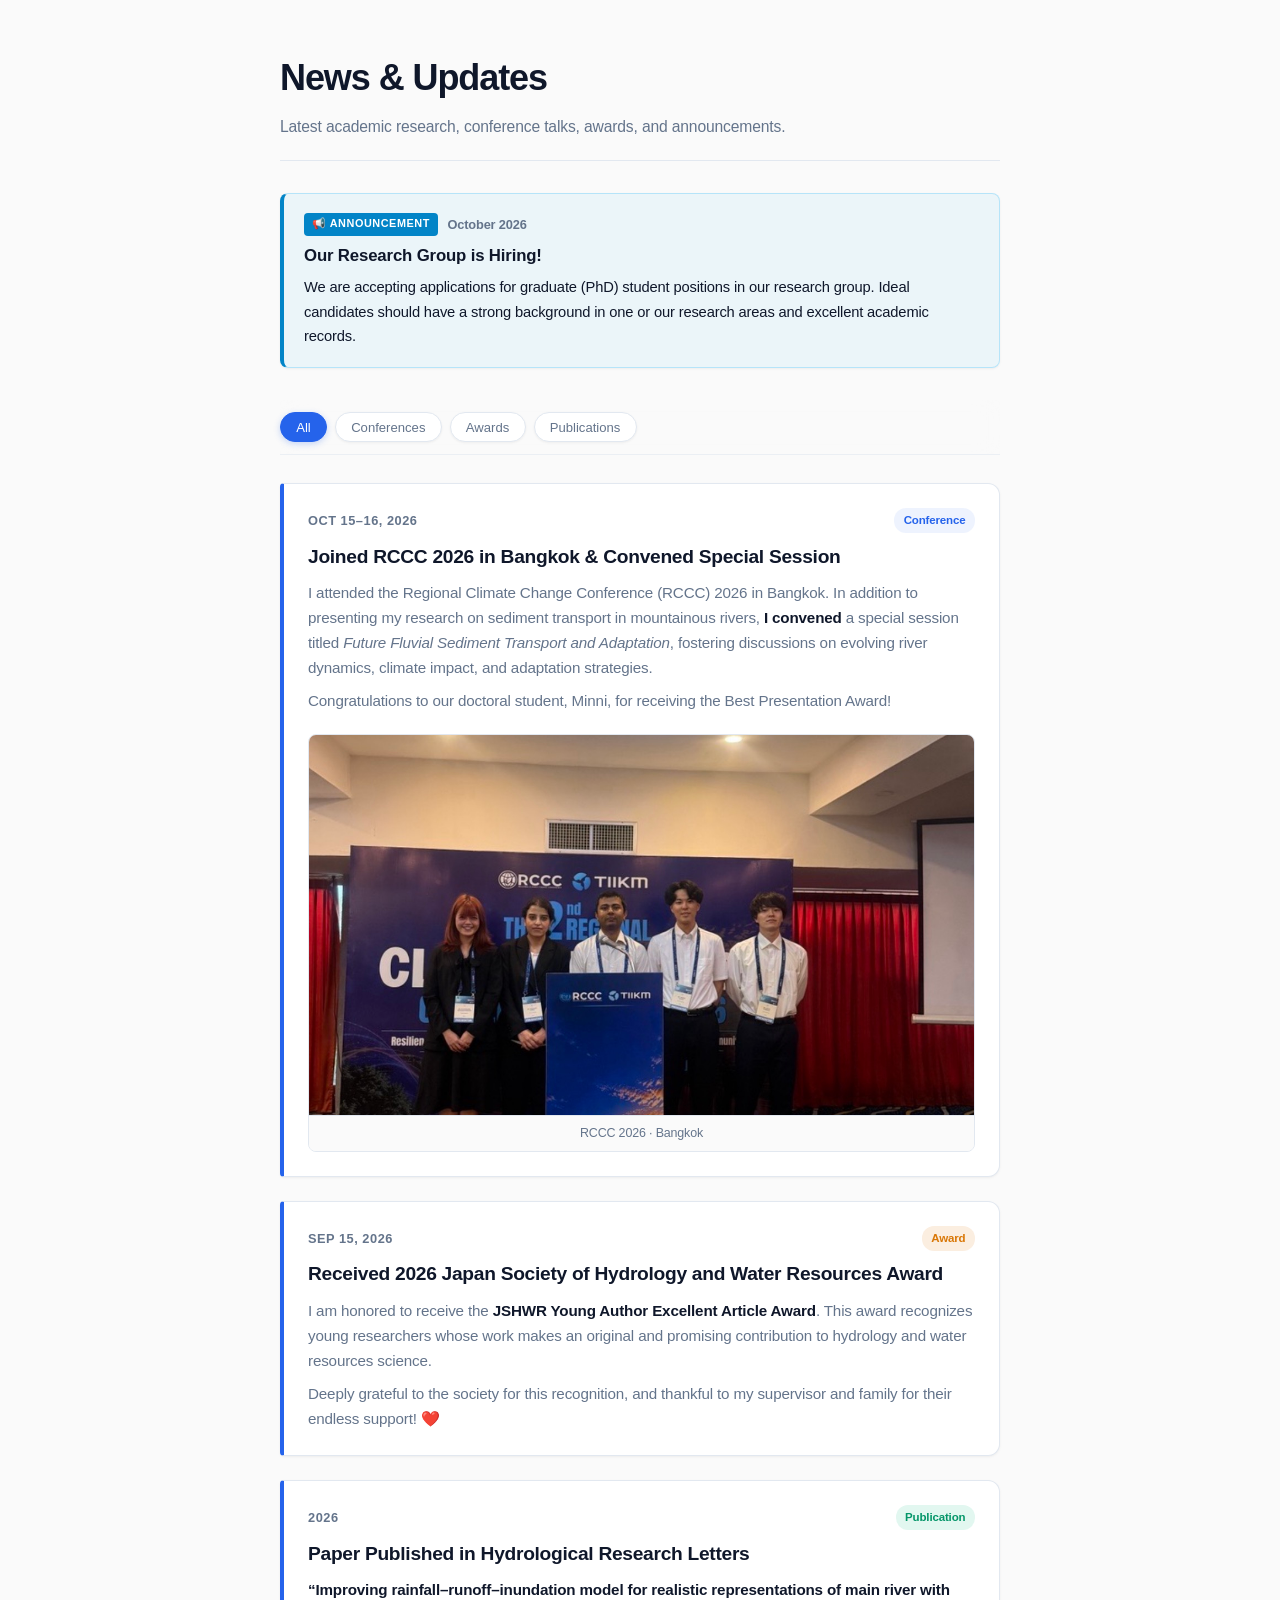
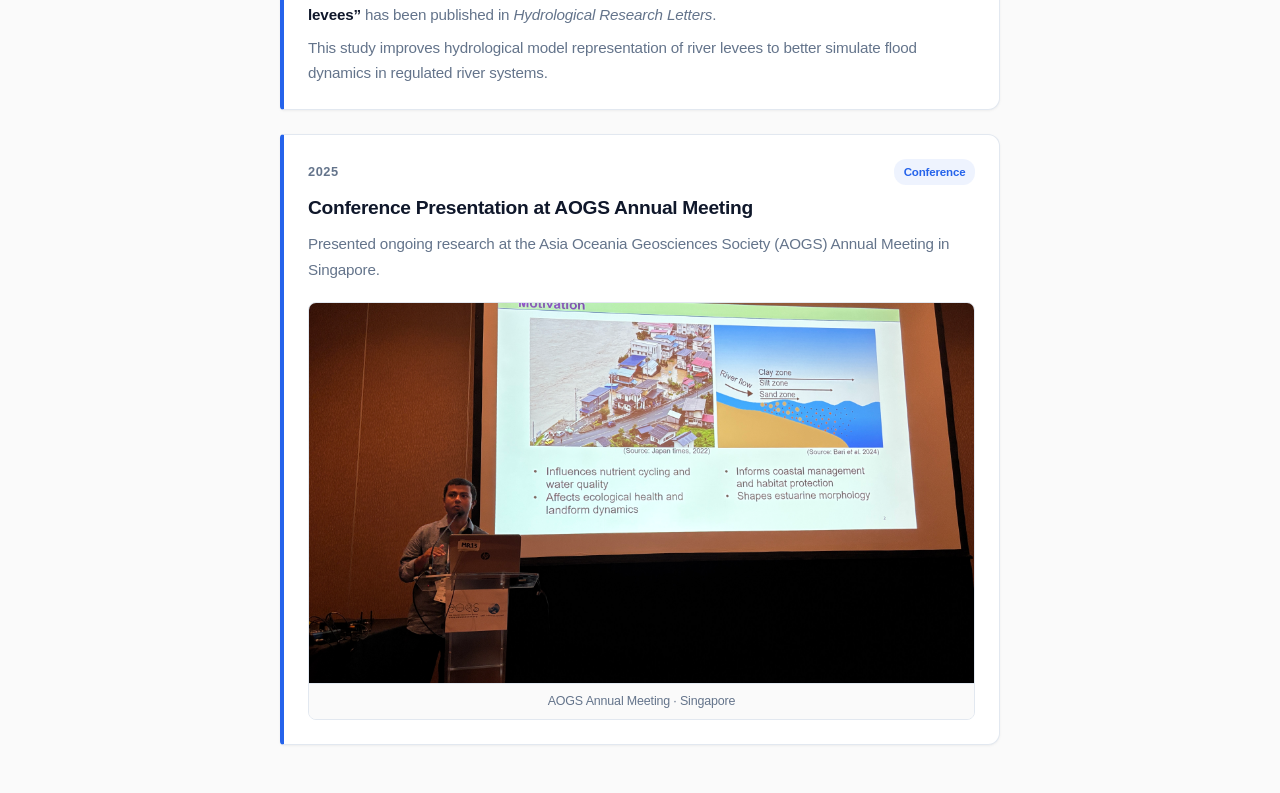
==== News/index.html @ 4ad49600 "Update and rename index.md to index.html" ====
<!DOCTYPE html>
<html lang="en">
<head>
  <meta charset="UTF-8">
  <meta name="viewport" content="width=device-width, initial-scale=1.0">
  <title>News & Announcements</title>
  <style>
    :root {
      --bg: #fafafa;
      --card-bg: #ffffff;
      --border: #e2e8f0;
      --border-hover: #cbd5e1;
      --text-main: #0f172a;
      --text-muted: #64748b;
      --accent: #2563eb;
      --accent-bg: rgba(37, 99, 235, 0.08);
      --announce-bg: rgba(14, 165, 233, 0.06);
      --announce-border: rgba(56, 189, 248, 0.3);
      --announce-accent: #0284c7;
      --shadow-sm: 0 1px 3px rgba(0,0,0,0.04), 0 1px 2px rgba(0,0,0,0.02);
      --shadow-md: 0 10px 15px -3px rgba(0,0,0,0.05), 0 4px 6px -2px rgba(0,0,0,0.02);
    }

    @media (prefers-color-scheme: dark) {
      :root {
        --bg: #0b0f19;
        --card-bg: #111827;
        --border: #1e2937;
        --border-hover: #374151;
        --text-main: #f3f4f6;
        --text-muted: #9ca3af;
        --accent: #3b82f6;
        --accent-bg: rgba(59, 130, 246, 0.12);
        --announce-bg: rgba(14, 165, 233, 0.1);
        --announce-border: rgba(56, 189, 248, 0.25);
        --announce-accent: #38bdf8;
        --shadow-sm: 0 2px 4px rgba(0,0,0,0.2);
        --shadow-md: 0 10px 15px -3px rgba(0,0,0,0.4);
      }
    }

    * { box-sizing: border-box; margin: 0; padding: 0; }

    body {
      background: var(--bg);
      color: var(--text-main);
      font-family: -apple-system, BlinkMacSystemFont, "SF Pro Text", "Inter", "Segoe UI", Roboto, sans-serif;
      line-height: 1.65;
      padding: 3rem 1.25rem;
      letter-spacing: -0.01em;
      -webkit-font-smoothing: antialiased;
    }

    .container {
      max-width: 720px;
      margin: 0 auto;
    }

    /* Header */
    header {
      margin-bottom: 2rem;
      padding-bottom: 1.25rem;
      border-bottom: 1px solid var(--border);
    }

    h1 {
      font-size: 2.25rem;
      font-weight: 800;
      letter-spacing: -0.03em;
      color: var(--text-main);
      margin-bottom: 0.4rem;
    }

    .subtitle {
      color: var(--text-muted);
      font-size: 0.98rem;
    }

    /* Announcements Section */
    .announcements-section {
      margin-bottom: 2rem;
    }

    .announcement-card {
      background: var(--announce-bg);
      border: 1px solid var(--announce-border);
      border-left: 4px solid var(--announce-accent);
      border-radius: 8px;
      padding: 1.2rem 1.25rem;
      box-shadow: var(--shadow-sm);
      margin-bottom: 1rem;
    }

    .announcement-meta {
      display: flex;
      align-items: center;
      gap: 0.6rem;
      margin-bottom: 0.4rem;
    }

    .announcement-badge {
      background: var(--announce-accent);
      color: #ffffff;
      font-size: 0.68rem;
      font-weight: 700;
      padding: 0.15rem 0.5rem;
      border-radius: 4px;
      text-transform: uppercase;
      letter-spacing: 0.05em;
    }

    .announcement-date {
      font-size: 0.8rem;
      color: var(--text-muted);
      font-weight: 600;
    }

    .announcement-title {
      font-size: 1.05rem;
      font-weight: 700;
      color: var(--text-main);
      margin-bottom: 0.35rem;
    }

    .announcement-body {
      font-size: 0.92rem;
      color: var(--text-main);
    }

    .announcement-body a {
      color: var(--announce-accent);
      text-decoration: underline;
      font-weight: 600;
    }

    /* Glassmorphism Filters Bar */
    .filters-wrapper {
      position: sticky;
      top: 0;
      z-index: 10;
      background: rgba(250, 250, 250, 0.85);
      backdrop-filter: blur(12px);
      -webkit-backdrop-filter: blur(12px);
      padding: 0.75rem 0;
      margin-bottom: 1.75rem;
      border-bottom: 1px solid rgba(226, 232, 240, 0.6);
    }

    @media (prefers-color-scheme: dark) {
      .filters-wrapper {
        background: rgba(11, 15, 25, 0.85);
        border-bottom-color: rgba(31, 41, 55, 0.6);
      }
    }

    .filters {
      display: flex;
      gap: 0.5rem;
      flex-wrap: wrap;
    }

    .filter-btn {
      background: var(--card-bg);
      border: 1px solid var(--border);
      color: var(--text-muted);
      padding: 0.4rem 0.95rem;
      border-radius: 20px;
      font-size: 0.82rem;
      font-weight: 500;
      cursor: pointer;
      transition: all 0.2s ease;
      box-shadow: var(--shadow-sm);
    }

    .filter-btn:hover {
      border-color: var(--border-hover);
      color: var(--text-main);
    }

    .filter-btn.active {
      background: var(--accent);
      color: #ffffff;
      border-color: var(--accent);
      box-shadow: 0 2px 6px rgba(37, 99, 235, 0.25);
    }

    /* Cards with Minimalist Left Accent Border */
    .news-list {
      display: flex;
      flex-direction: column;
      gap: 1.5rem;
    }

    .news-card {
      background: var(--card-bg);
      border: 1px solid var(--border);
      border-left: 4px solid var(--accent);
      border-radius: 4px 12px 12px 4px;
      padding: 1.5rem;
      box-shadow: var(--shadow-sm);
      transition: all 0.25s cubic-bezier(0.16, 1, 0.3, 1);
    }

    .news-card:hover {
      border-color: var(--border-hover);
      border-left-color: var(--accent);
      box-shadow: var(--shadow-md);
      transform: translateY(-2px);
    }

    .news-card.hidden {
      display: none;
    }

    .news-meta {
      display: flex;
      justify-content: space-between;
      align-items: center;
      margin-bottom: 0.65rem;
    }

    .news-date {
      font-size: 0.8rem;
      font-weight: 700;
      color: var(--text-muted);
      letter-spacing: 0.04em;
      text-transform: uppercase;
    }

    /* Badges */
    .badge {
      font-size: 0.72rem;
      font-weight: 600;
      padding: 0.2rem 0.6rem;
      border-radius: 12px;
    }

    .badge-conference { background: var(--accent-bg); color: var(--accent); }
    .badge-award { background: rgba(217, 119, 6, 0.12); color: #d97706; }
    .badge-publication { background: rgba(16, 185, 129, 0.12); color: #059669; }
    .badge-general { background: rgba(100, 116, 139, 0.12); color: var(--text-muted); }

    .news-title {
      font-size: 1.2rem;
      font-weight: 700;
      line-height: 1.35;
      color: var(--text-main);
      margin-bottom: 0.65rem;
      letter-spacing: -0.015em;
    }

    .news-content {
      font-size: 0.95rem;
      color: var(--text-muted);
      line-height: 1.65;
    }

    .news-content strong {
      color: var(--text-main);
    }

    /* Images & Lightbox */
    .news-image {
      margin-top: 1.25rem;
      border-radius: 8px;
      overflow: hidden;
      border: 1px solid var(--border);
    }

    .news-image img {
      width: 100%;
      height: auto;
      max-height: 380px;
      object-fit: cover;
      display: block;
      cursor: pointer;
      transition: transform 0.3s ease;
    }

    .news-image img:hover {
      transform: scale(1.015);
    }

    .news-image figcaption {
      font-size: 0.78rem;
      color: var(--text-muted);
      padding: 0.45rem 0.75rem;
      background: var(--bg);
      text-align: center;
      border-top: 1px solid var(--border);
    }

    .lightbox {
      display: none;
      position: fixed;
      top: 0; left: 0; width: 100%; height: 100%;
      background: rgba(0,0,0,0.85);
      backdrop-filter: blur(6px);
      z-index: 1000;
      justify-content: center;
      align-items: center;
      padding: 1rem;
    }

    .lightbox img {
      max-width: 90%;
      max-height: 85vh;
      border-radius: 8px;
      box-shadow: 0 20px 25px -5px rgba(0,0,0,0.5);
    }
  </style>
</head>
<body>

  <div class="container">
    <header>
      <h1>News & Updates</h1>
      <p class="subtitle">Latest academic research, conference talks, awards, and announcements.</p>
    </header>

    <!-- 📢 ANNOUNCEMENTS SECTION -->
    <section class="announcements-section">
      <div class="announcement-card">
        <div class="announcement-meta">
          <span class="announcement-badge">📢 Announcement</span>
          <span class="announcement-date">October 2026</span>
        </div>
        <h3 class="announcement-title">Our Research Group is Hiring!</h3>
        <p class="announcement-body">
          We are accepting applications for graduate (PhD) student positions in our research group. Ideal candidates should have a strong background in one or our research areas and excellent academic records.
        </p>
      </div>
    </section>

    <!-- STICKY GLASSMORPHISM FILTERS -->
    <div class="filters-wrapper">
      <div class="filters">
        <button class="filter-btn active" onclick="filterNews('all', this)">All</button>
        <button class="filter-btn" onclick="filterNews('Conference', this)">Conferences</button>
        <button class="filter-btn" onclick="filterNews('Award', this)">Awards</button>
        <button class="filter-btn" onclick="filterNews('Publication', this)">Publications</button>
      </div>
    </div>

    <!-- NEWS POSTS LIST -->
    <div class="news-list" id="newsContainer">
      
      <!-- PASTE NEW POSTS BELOW THIS LINE -->

      <article class="news-card" data-category="Conference">
        <div class="news-meta">
          <span class="news-date">Oct 15–16, 2026</span>
          <span class="badge badge-conference">Conference</span>
        </div>
        <h2 class="news-title">Joined RCCC 2026 in Bangkok & Convened Special Session</h2>
        <div class="news-content">
          <p>I attended the Regional Climate Change Conference (RCCC) 2026 in Bangkok. In addition to presenting my research on sediment transport in mountainous rivers, <strong>I convened</strong> a special session titled <em>Future Fluvial Sediment Transport and Adaptation</em>, fostering discussions on evolving river dynamics, climate impact, and adaptation strategies.</p>
          <p style="margin-top:0.5rem;">Congratulations to our doctoral student, Minni, for receiving the Best Presentation Award!</p>
        </div>
        <figure class="news-image">
          <img src="../images/IMG_1311.jpg" alt="RCCC 2026 presentation" onclick="openLightbox(this.src)" loading="lazy">
          <figcaption>RCCC 2026 · Bangkok</figcaption>
        </figure>
      </article>

      <article class="news-card" data-category="Award">
        <div class="news-meta">
          <span class="news-date">Sep 15, 2026</span>
          <span class="badge badge-award">Award</span>
        </div>
        <h2 class="news-title">Received 2026 Japan Society of Hydrology and Water Resources Award</h2>
        <div class="news-content">
          <p>I am honored to receive the <strong>JSHWR Young Author Excellent Article Award</strong>. This award recognizes young researchers whose work makes an original and promising contribution to hydrology and water resources science.</p>
          <p style="margin-top:0.5rem;">Deeply grateful to the society for this recognition, and thankful to my supervisor and family for their endless support! ❤️</p>
        </div>
      </article>

      <article class="news-card" data-category="Publication">
        <div class="news-meta">
          <span class="news-date">2026</span>
          <span class="badge badge-publication">Publication</span>
        </div>
        <h2 class="news-title">Paper Published in Hydrological Research Letters</h2>
        <div class="news-content">
          <p><strong>“Improving rainfall–runoff–inundation model for realistic representations of main river with levees”</strong> has been published in <em>Hydrological Research Letters</em>.</p>
          <p style="margin-top:0.5rem;">This study improves hydrological model representation of river levees to better simulate flood dynamics in regulated river systems.</p>
        </div>
      </article>

      <article class="news-card" data-category="Conference">
        <div class="news-meta">
          <span class="news-date">2025</span>
          <span class="badge badge-conference">Conference</span>
        </div>
        <h2 class="news-title">Conference Presentation at AOGS Annual Meeting</h2>
        <div class="news-content">
          <p>Presented ongoing research at the Asia Oceania Geosciences Society (AOGS) Annual Meeting in Singapore.</p>
        </div>
        <figure class="news-image">
          <img src="../images/IMG_4842.JPG" alt="AOGS presentation in Singapore" onclick="openLightbox(this.src)" loading="lazy">
          <figcaption>AOGS Annual Meeting · Singapore</figcaption>
        </figure>
      </article>

    </div>
  </div>

  <!-- Lightbox Modal -->
  <div class="lightbox" id="lightbox" onclick="closeLightbox()">
    <img id="lightboxImg" src="" alt="Enlarged view">
  </div>

  <script>
    function filterNews(category, btn) {
      document.querySelectorAll('.filter-btn').forEach(b => b.classList.remove('active'));
      btn.classList.add('active');

      document.querySelectorAll('.news-card').forEach(card => {
        if (category === 'all' || card.dataset.category === category) {
          card.classList.remove('hidden');
        } else {
          card.classList.add('hidden');
        }
      });
    }

    function openLightbox(src) {
      document.getElementById('lightboxImg').src = src;
      document.getElementById('lightbox').style.display = 'flex';
    }

    function closeLightbox() {
      document.getElementById('lightbox').style.display = 'none';
    }
  </script>
</body>
</html>
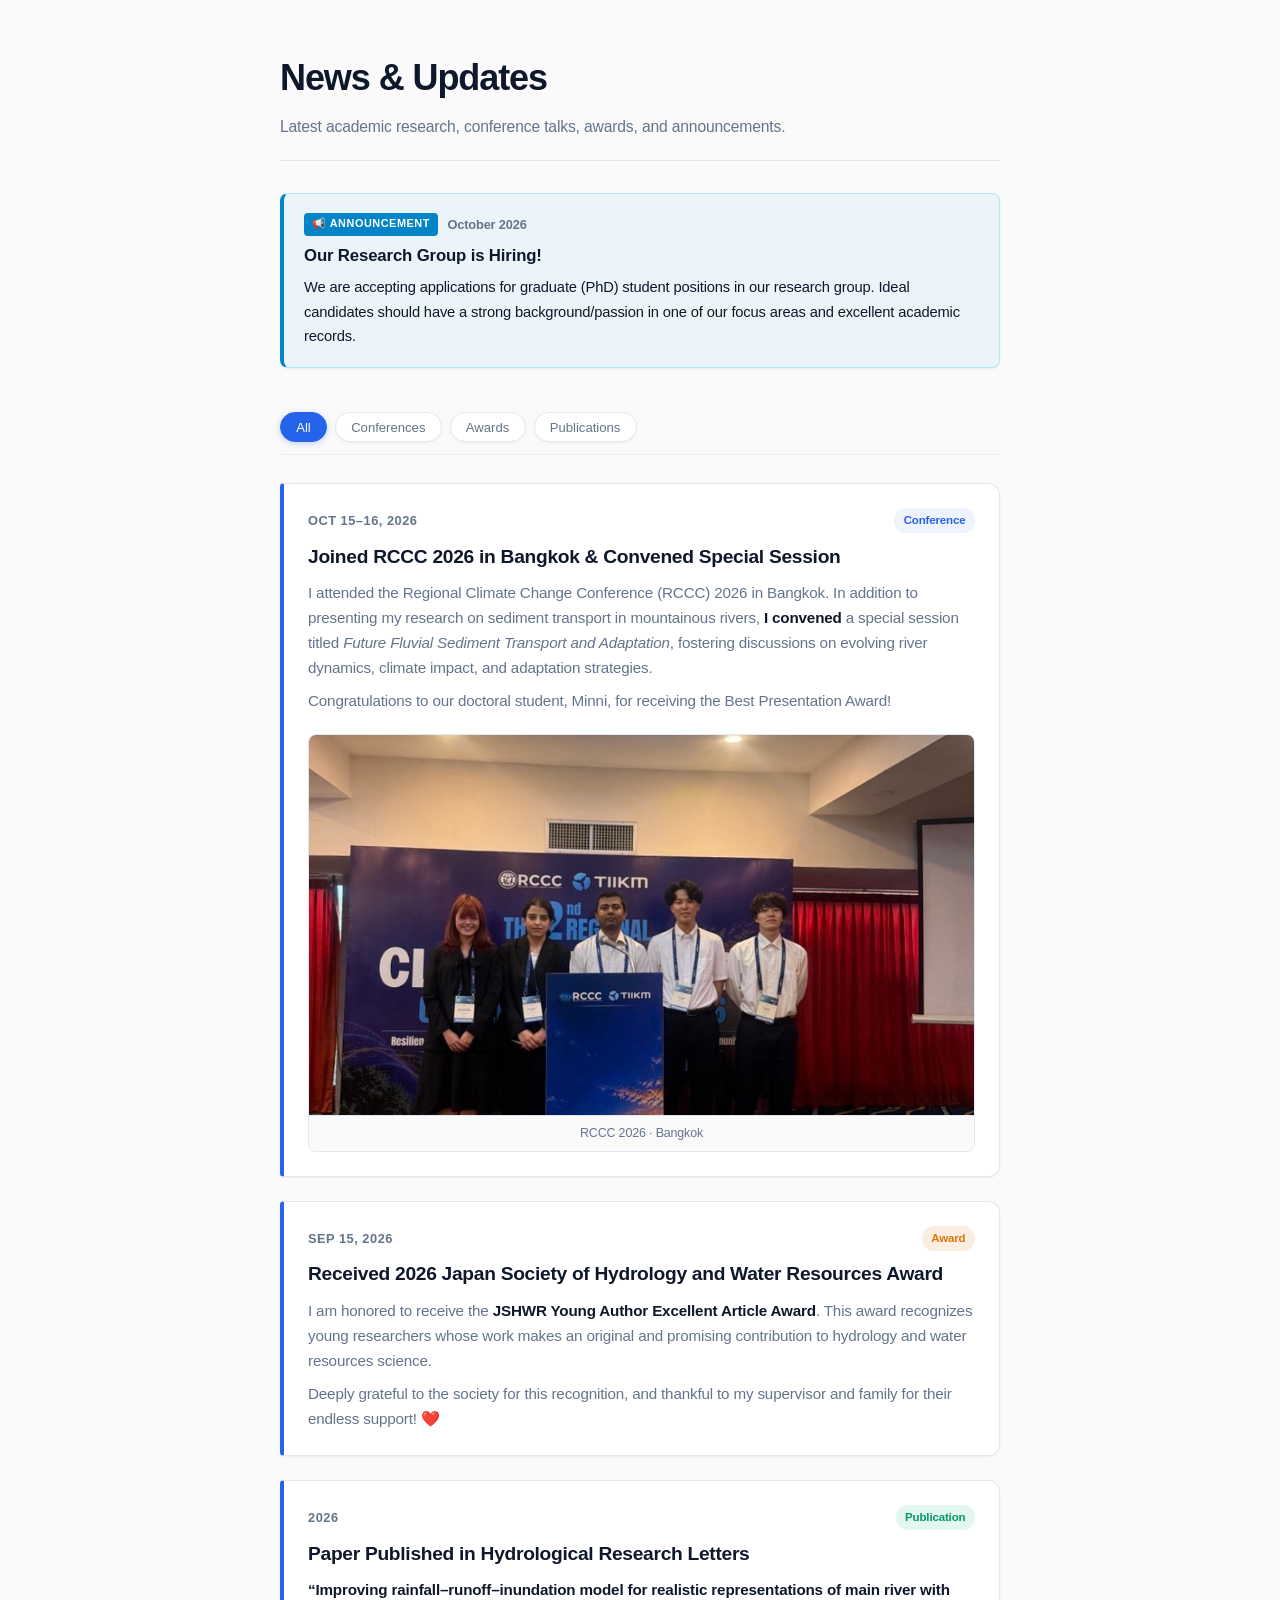
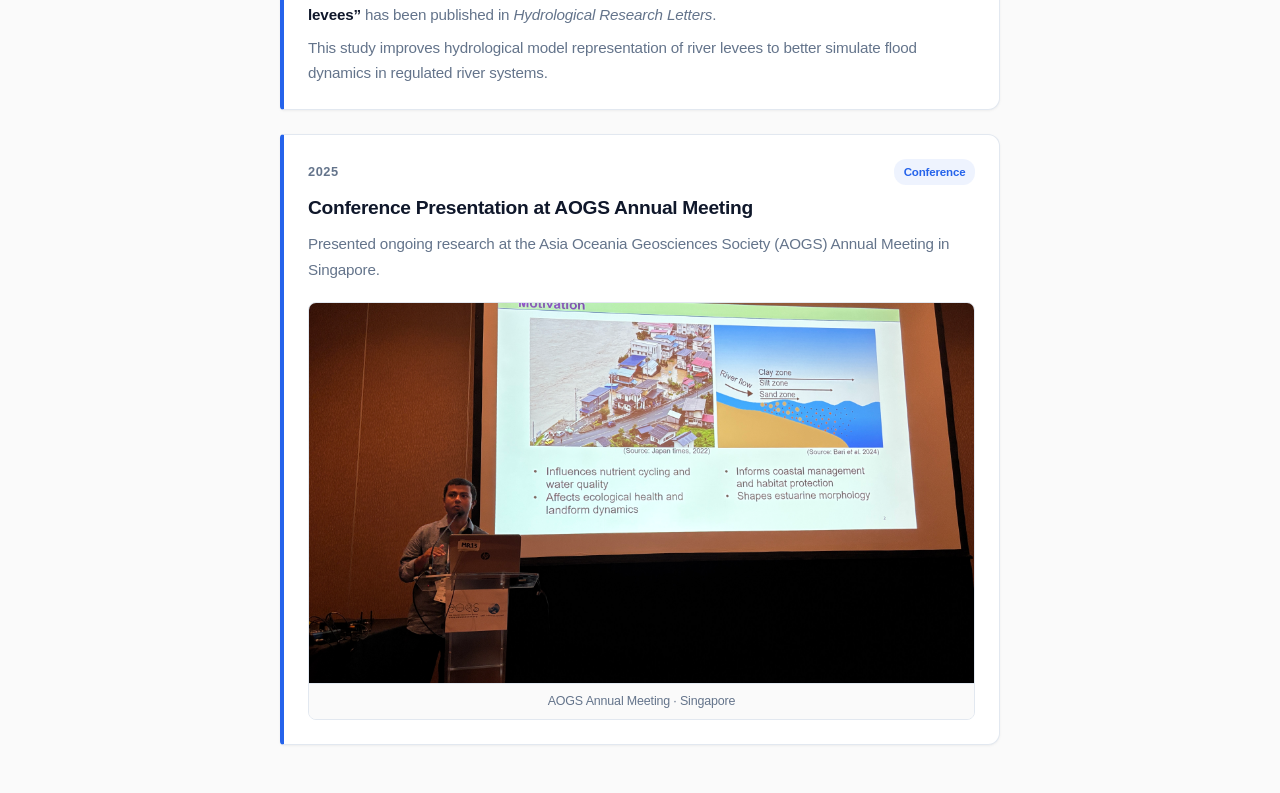
==== commit f1b67f20: "Update announcement body for clarity" ====
--- a/News/index.html
+++ b/News/index.html
@@ -327,7 +327,7 @@
         </div>
         <h3 class="announcement-title">Our Research Group is Hiring!</h3>
         <p class="announcement-body">
-          We are accepting applications for graduate (PhD) student positions in our research group. Ideal candidates should have a strong background in one or our research areas and excellent academic records.
+          We are accepting applications for graduate (PhD) student positions in our research group. Ideal candidates should have a strong background/passion in one of our focus areas and excellent academic records.
         </p>
       </div>
     </section>
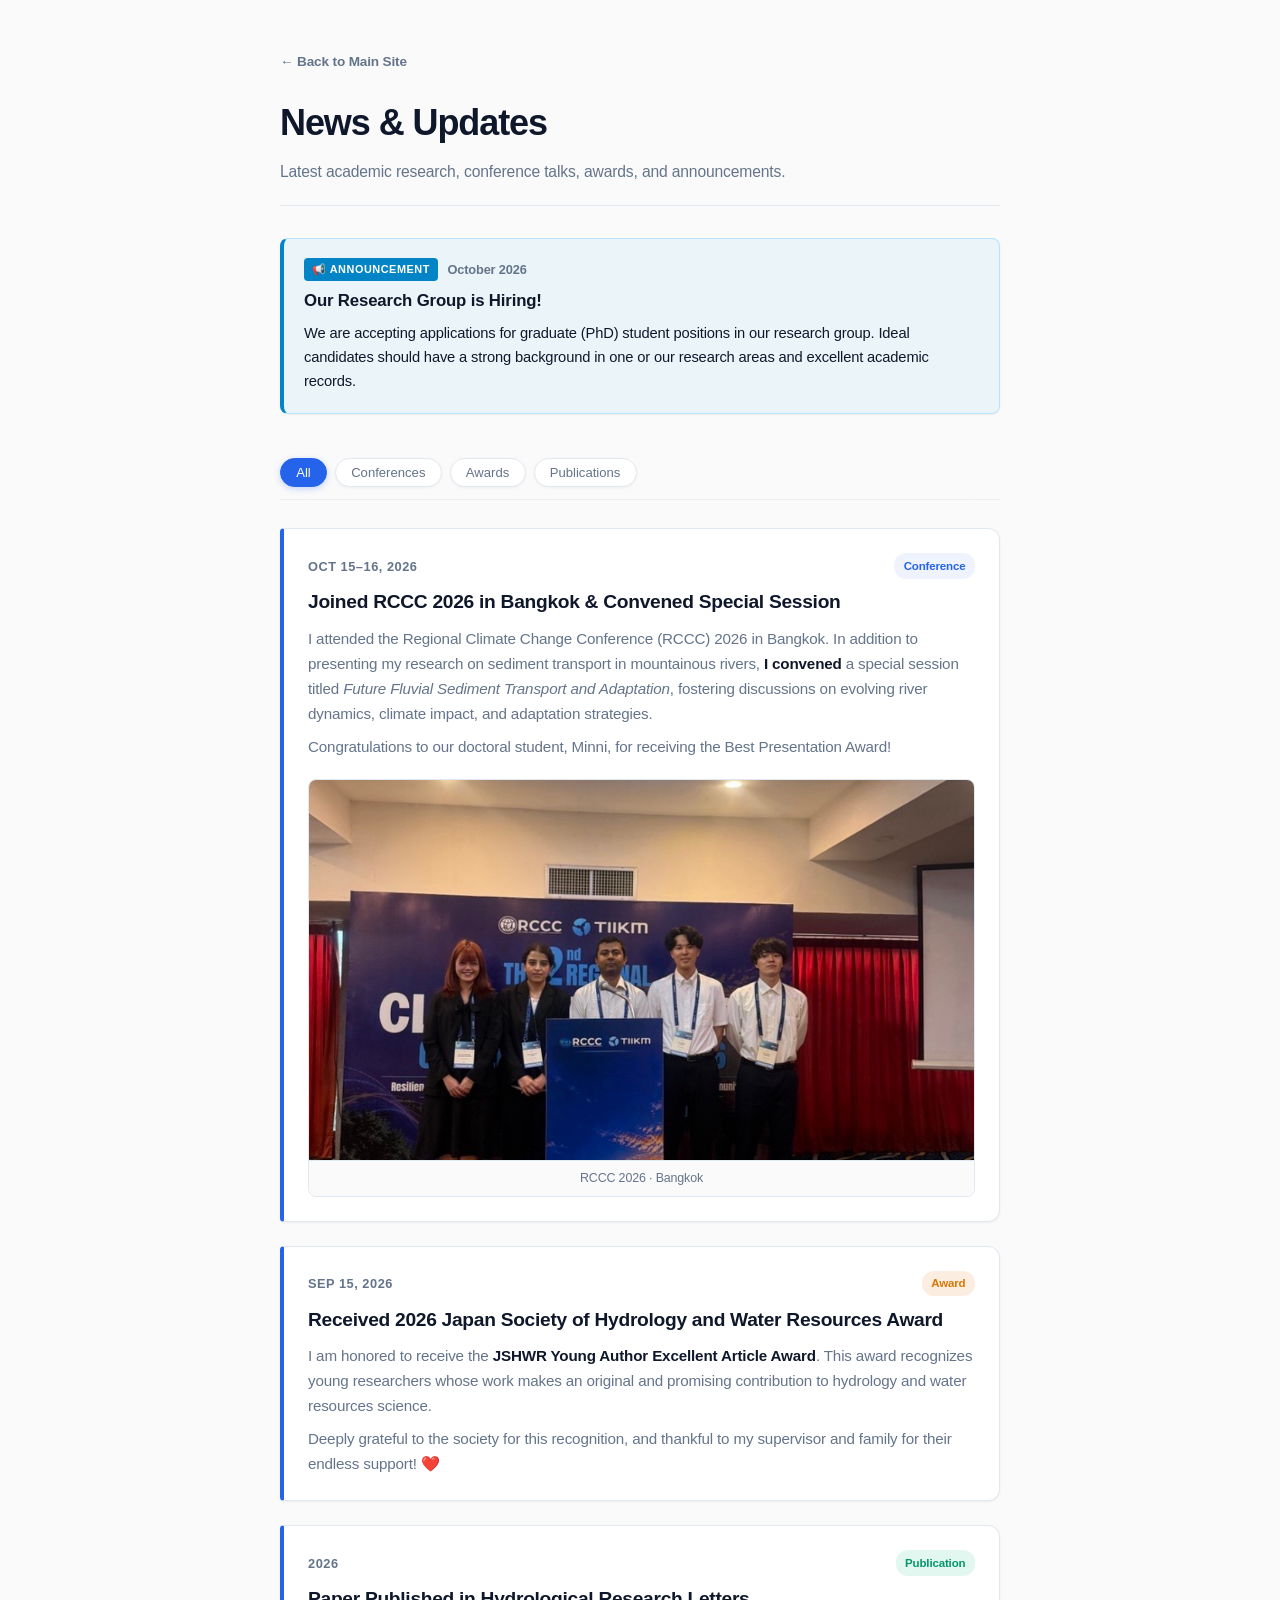
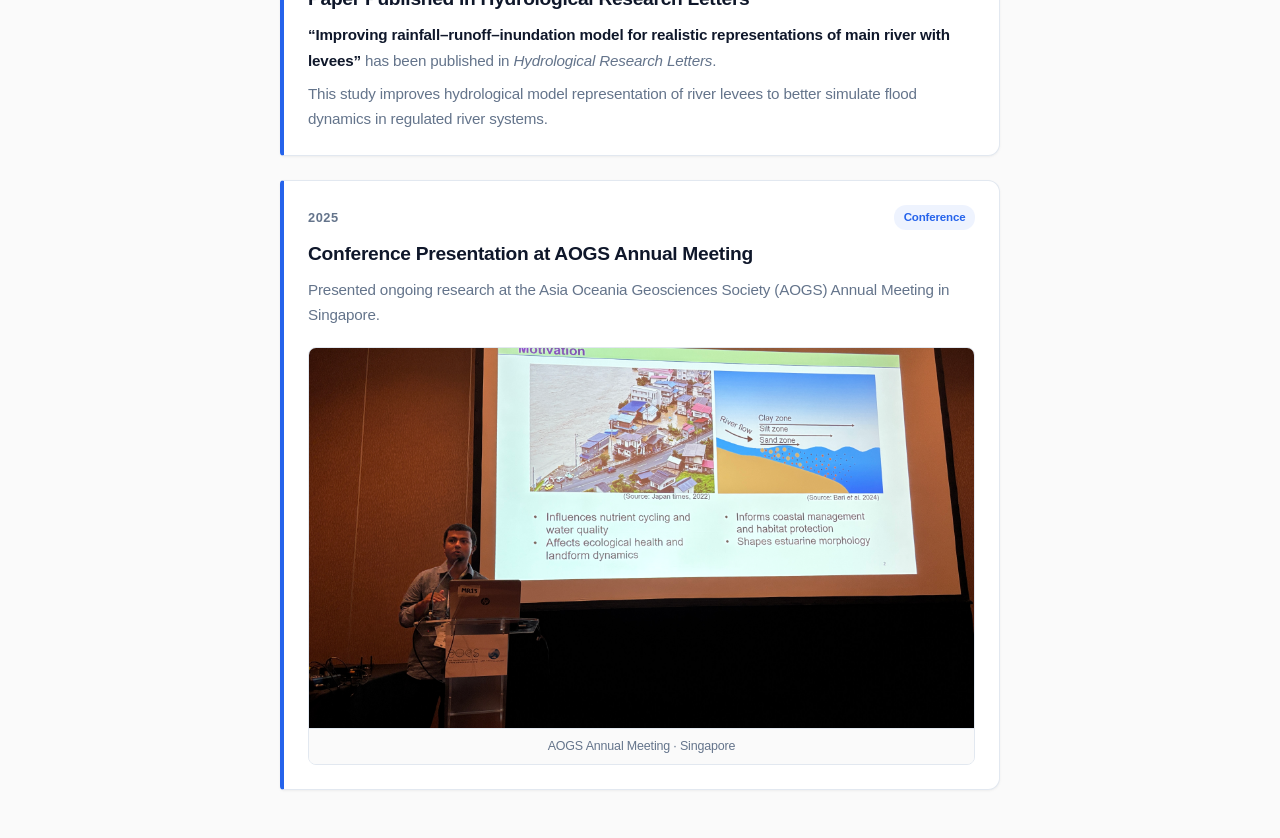
==== commit 9c1518bc: "Update index.html" ====
--- a/News/index.html
+++ b/News/index.html
@@ -3,7 +3,7 @@
 <head>
   <meta charset="UTF-8">
   <meta name="viewport" content="width=device-width, initial-scale=1.0">
-  <title>News & Announcements</title>
+  <title>News & Announcements | Dr. Shbari</title>
   <style>
     :root {
       --bg: #fafafa;
@@ -56,11 +56,28 @@
       margin: 0 auto;
     }
 
-    /* Header */
+    /* Back Link & Header */
     header {
       margin-bottom: 2rem;
       padding-bottom: 1.25rem;
       border-bottom: 1px solid var(--border);
+    }
+
+    .back-link {
+      display: inline-flex;
+      align-items: center;
+      gap: 0.35rem;
+      font-size: 0.85rem;
+      font-weight: 600;
+      color: var(--text-muted);
+      text-decoration: none;
+      margin-bottom: 1.25rem;
+      transition: color 0.2s ease, transform 0.2s ease;
+    }
+
+    .back-link:hover {
+      color: var(--accent);
+      transform: translateX(-3px);
     }
 
     h1 {
@@ -314,6 +331,11 @@
 
   <div class="container">
     <header>
+      <!-- Back Link to Main Portfolio -->
+      <a href="https://shbari.github.io/" class="back-link">
+        &larr; Back to Main Site
+      </a>
+
       <h1>News & Updates</h1>
       <p class="subtitle">Latest academic research, conference talks, awards, and announcements.</p>
     </header>
@@ -327,7 +349,7 @@
         </div>
         <h3 class="announcement-title">Our Research Group is Hiring!</h3>
         <p class="announcement-body">
-          We are accepting applications for graduate (PhD) student positions in our research group. Ideal candidates should have a strong background/passion in one of our focus areas and excellent academic records.
+          We are accepting applications for graduate (PhD) student positions in our research group. Ideal candidates should have a strong background in one or our research areas and excellent academic records.
         </p>
       </div>
     </section>
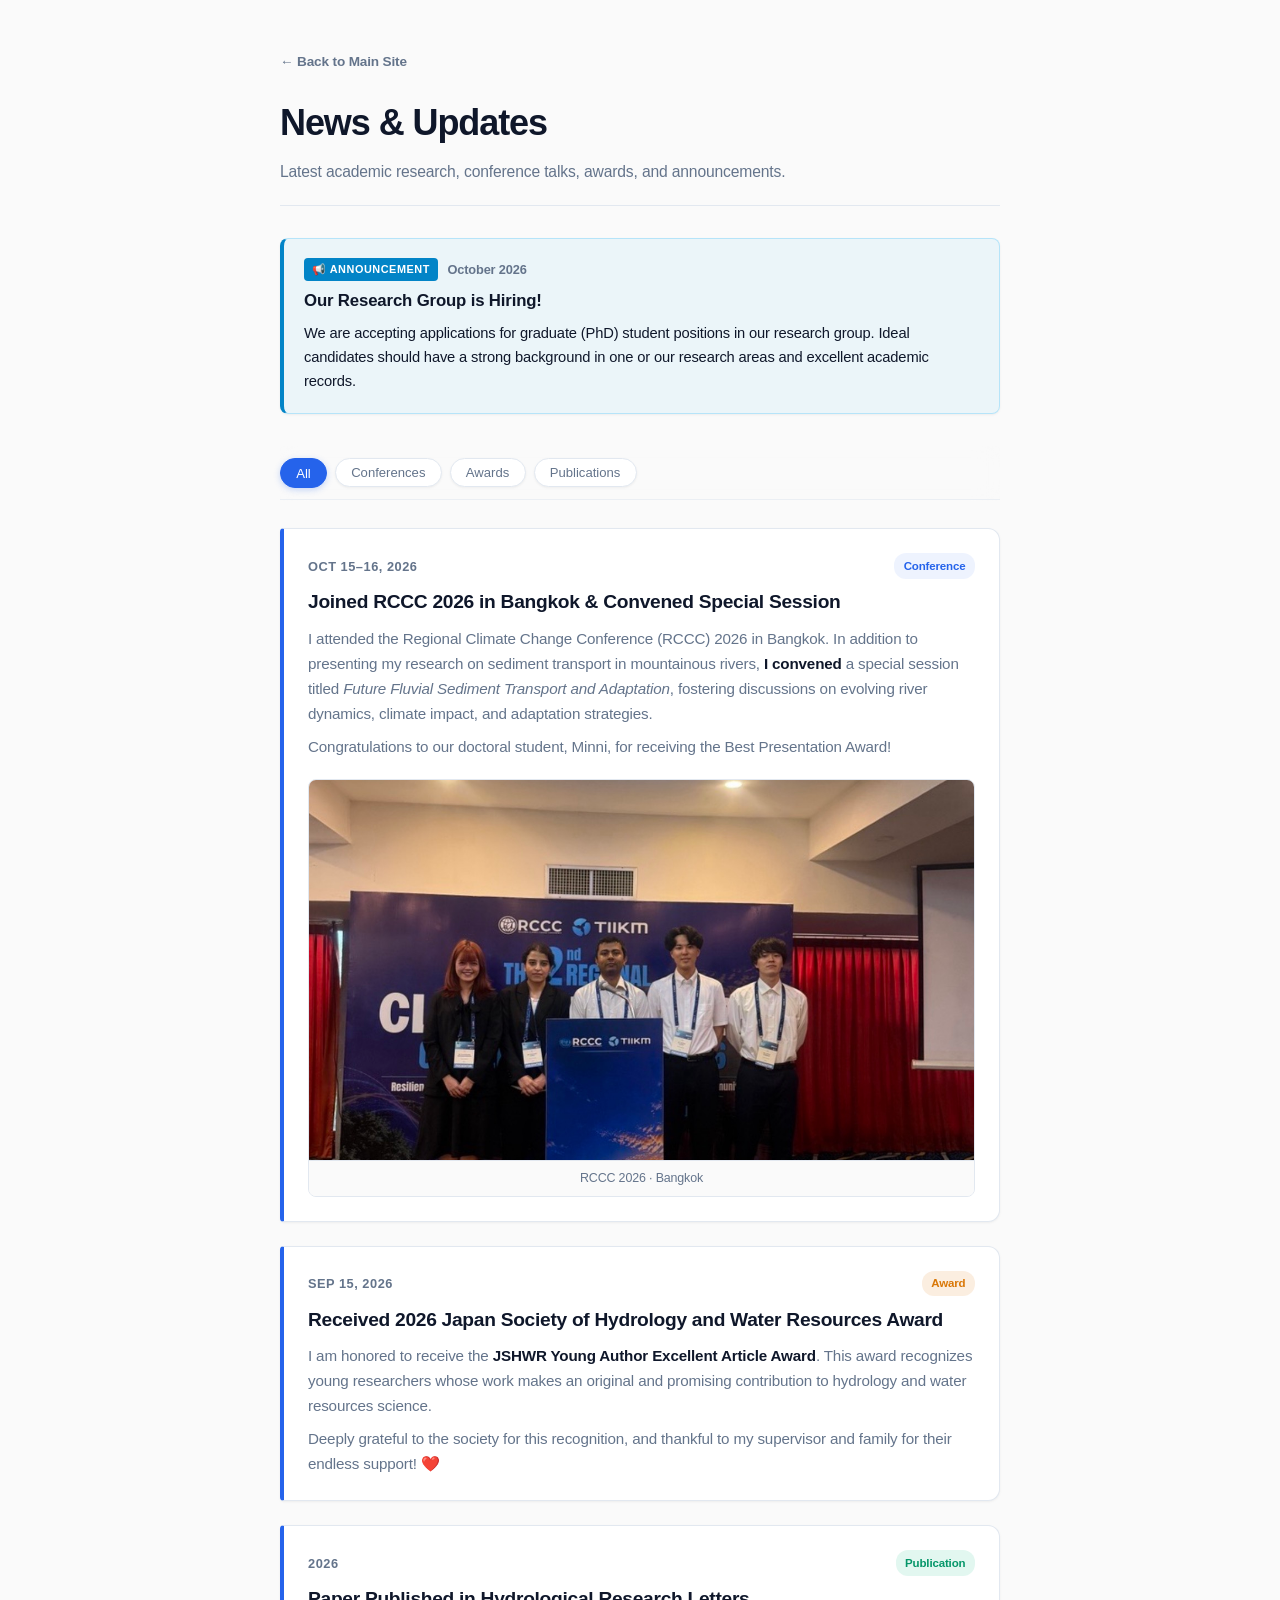
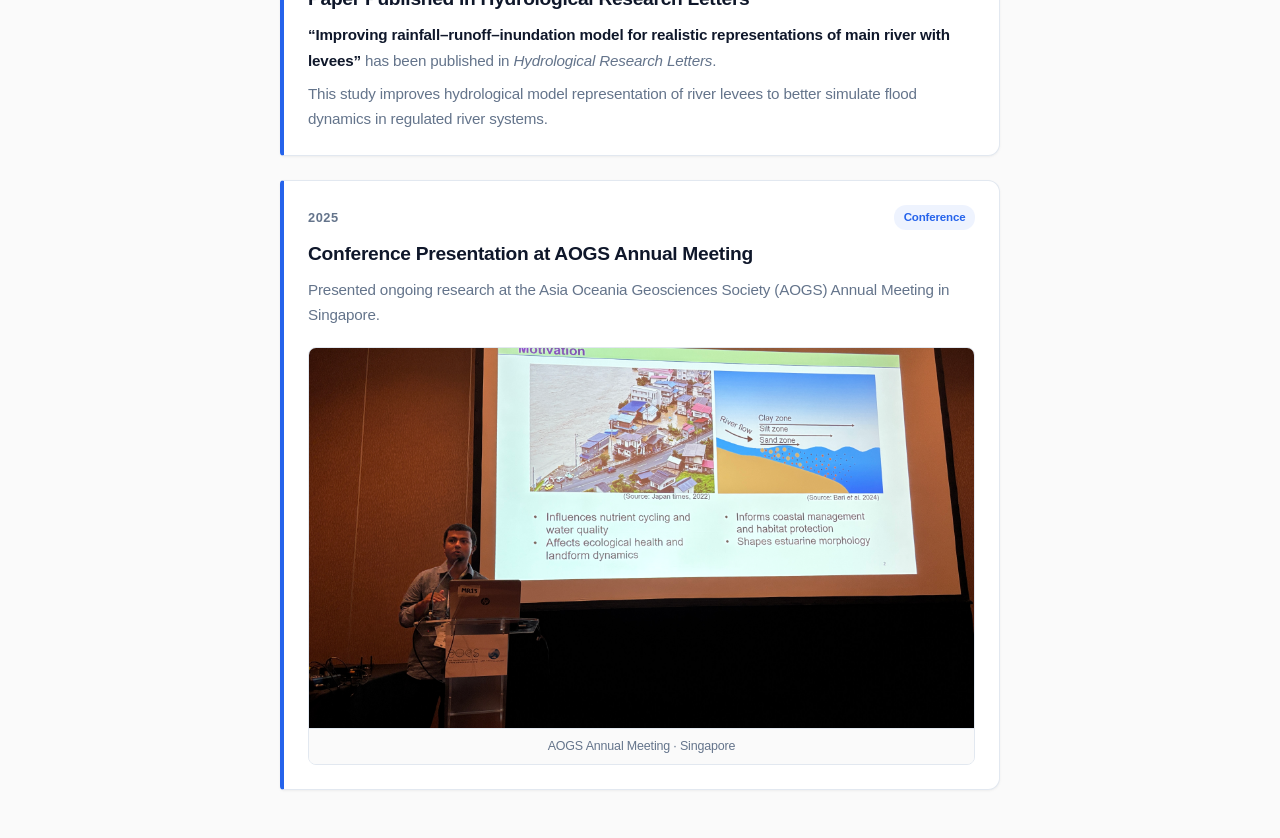
==== commit 81251a3d: "Update title from 'Dr. Shbari' to 'Dr. Bari'" ====
--- a/News/index.html
+++ b/News/index.html
@@ -3,7 +3,7 @@
 <head>
   <meta charset="UTF-8">
   <meta name="viewport" content="width=device-width, initial-scale=1.0">
-  <title>News & Announcements | Dr. Shbari</title>
+  <title>News & Announcements | Dr. Bari</title>
   <style>
     :root {
       --bg: #fafafa;
